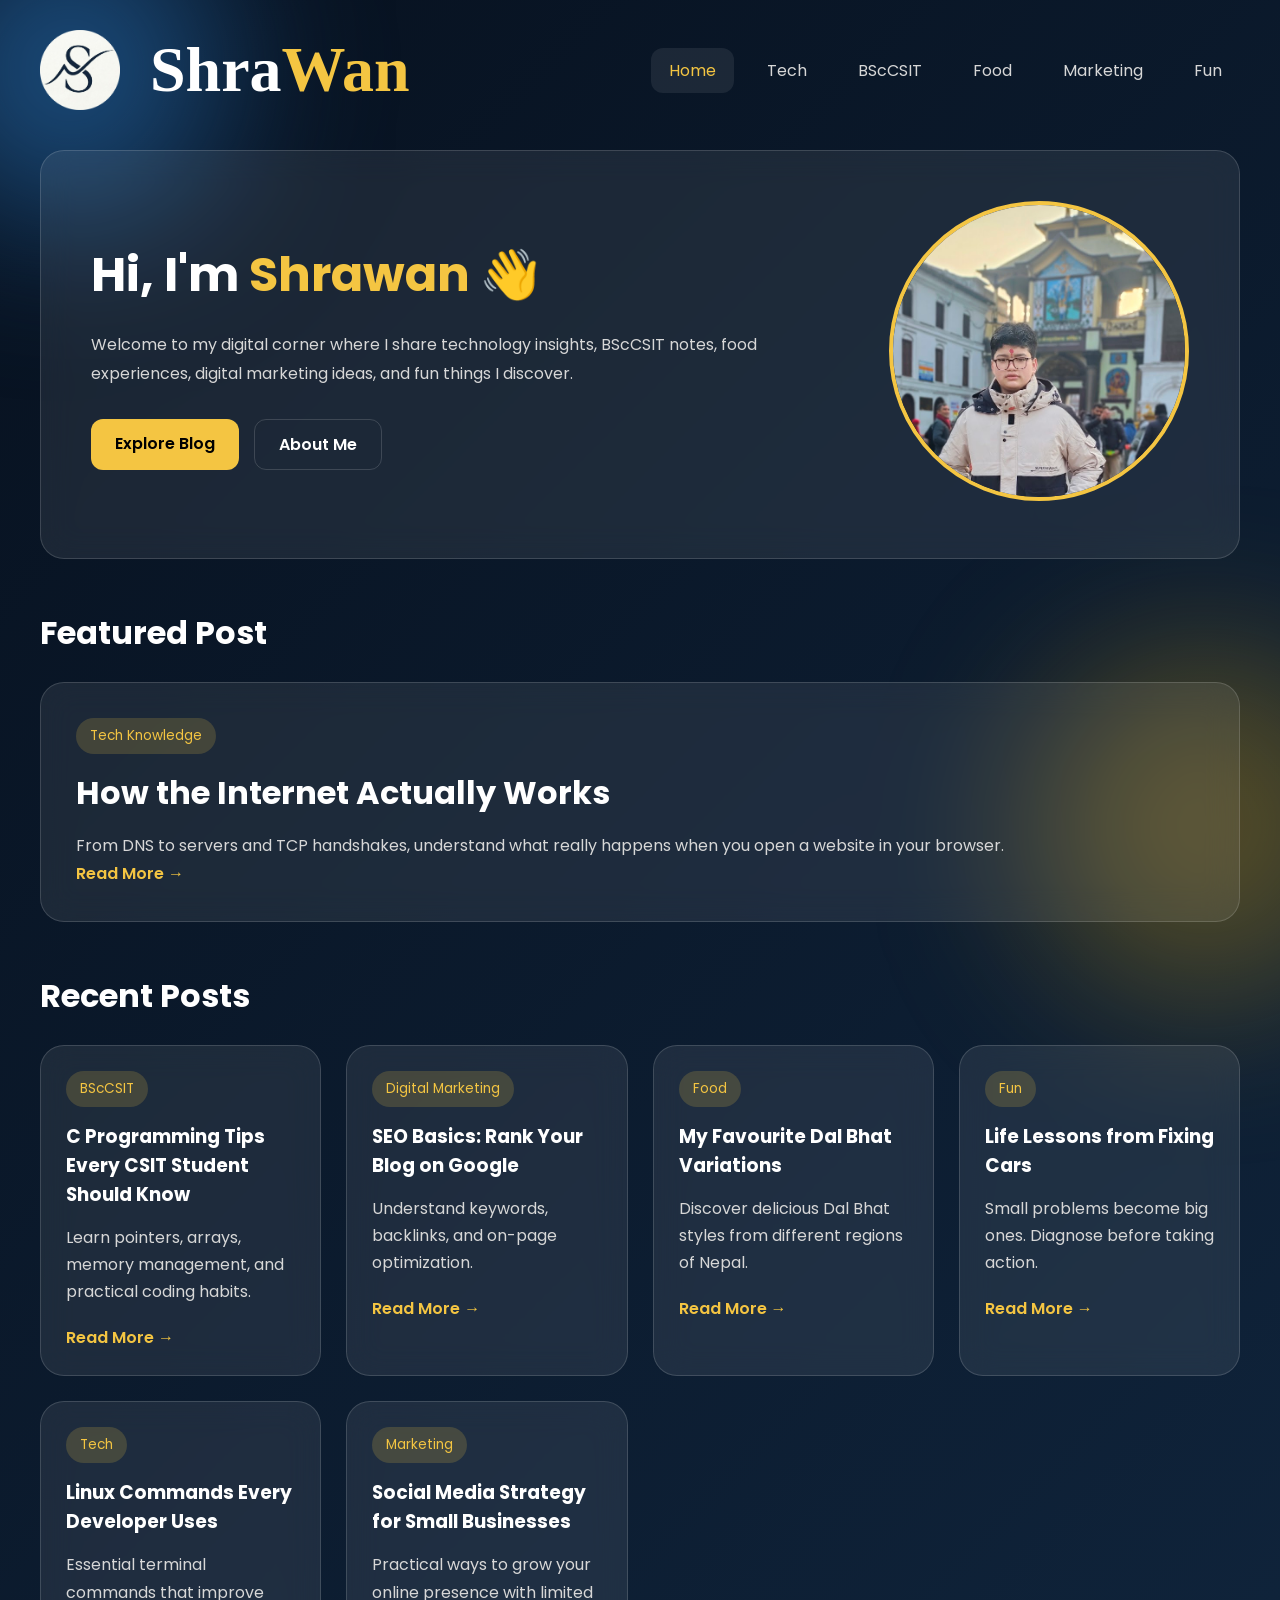
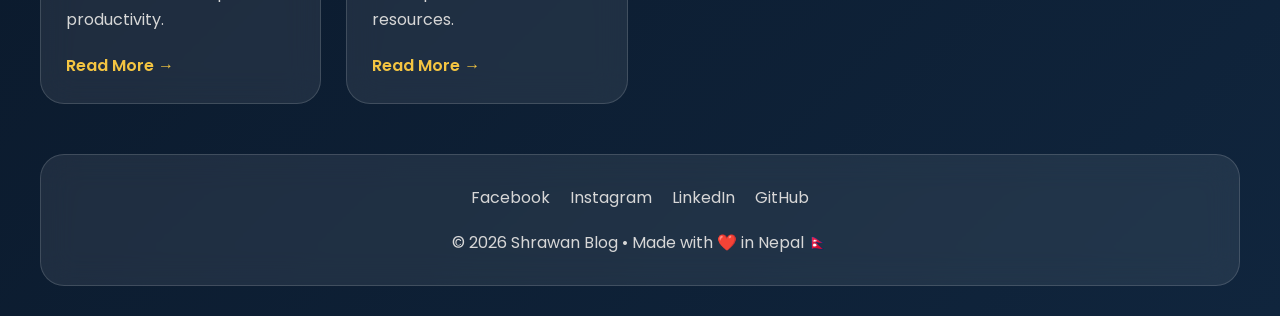
==== index.html @ ec285ca3 "Personal Blog" ====
<!DOCTYPE html>
<html lang="en">
<head>
    <meta charset="UTF-8">
    <meta name="viewport" content="width=device-width, initial-scale=1.0">
    <title>Shrawan | Glass Blog</title>

    <!-- Google Font -->
    <link href="https://fonts.googleapis.com/css2?family=Poppins:wght@300;400;500;600;700&display=swap"
          rel="stylesheet">

    <link rel="stylesheet" href="style.css">
</head>

<body>

    <!-- Background Blur -->
    <div class="bg-circle circle-1"></div>
    <div class="bg-circle circle-2"></div>

    <!-- Header -->
    <header class="header">

        <div class="logo">
            
            <img src="icon.png" >
            <h1>Shra<span>Wan</span></h1>
        </div>

        <nav class="navbar">
            <a href="#" class="active">Home</a>
            <a href="#">Tech</a>
            <a href="#">BScCSIT</a>
            <a href="#">Food</a>
            <a href="#">Marketing</a>
            <a href="#">Fun</a>
        </nav>

    </header>

    <!-- Hero Section -->
    <section class="hero glass">

        <div class="hero-content">

            <h1>
                Hi, I'm <span>Shrawan</span> 👋
            </h1>

            <p>
                Welcome to my digital corner where I share
                technology insights, BScCSIT notes,
                food experiences, digital marketing ideas,
                and fun things I discover.
            </p>

            <div class="hero-buttons">

                <a href="#" class="btn primary">
                    Explore Blog
                </a>

                <a href="#" class="btn secondary">
                    About Me
                </a>

            </div>

        </div>

        <div class="hero-image">

            <img src="shrestha.jpg"
                 alt="Shrawan">

        </div>

    </section>

    <!-- Featured -->
    <section class="featured-section">

        <h2 class="section-title">
            Featured Post
        </h2>

        <article class="glass featured-card">

            <span class="badge">
                Tech Knowledge
            </span>

            <h3>
                How the Internet Actually Works
            </h3>

            <p>
                From DNS to servers and TCP handshakes,
                understand what really happens when you
                open a website in your browser.
            </p>

            <a href="#" class="read-more">
                Read More →
            </a>

        </article>

    </section>

    <!-- Recent Posts -->
    <section class="posts-section">

        <h2 class="section-title">
            Recent Posts
        </h2>

        <div class="post-grid">

            <!-- Post 1 -->
            <article class="glass post-card">
                <span class="badge">BScCSIT</span>

                <h3>
                    C Programming Tips Every CSIT Student Should Know
                </h3>

                <p>
                    Learn pointers, arrays, memory management,
                    and practical coding habits.
                </p>

                <a href="#" class="read-more">
                    Read More →
                </a>
            </article>

            <!-- Post 2 -->
            <article class="glass post-card">
                <span class="badge">Digital Marketing</span>

                <h3>
                    SEO Basics: Rank Your Blog on Google
                </h3>

                <p>
                    Understand keywords, backlinks,
                    and on-page optimization.
                </p>

                <a href="#" class="read-more">
                    Read More →
                </a>
            </article>

            <!-- Post 3 -->
            <article class="glass post-card">
                <span class="badge">Food</span>

                <h3>
                    My Favourite Dal Bhat Variations
                </h3>

                <p>
                    Discover delicious Dal Bhat styles
                    from different regions of Nepal.
                </p>

                <a href="#" class="read-more">
                    Read More →
                </a>
            </article>

            <!-- Post 4 -->
            <article class="glass post-card">
                <span class="badge">Fun</span>

                <h3>
                    Life Lessons from Fixing Cars
                </h3>

                <p>
                    Small problems become big ones.
                    Diagnose before taking action.
                </p>

                <a href="#" class="read-more">
                    Read More →
                </a>
            </article>

            <!-- Post 5 -->
            <article class="glass post-card">
                <span class="badge">Tech</span>

                <h3>
                    Linux Commands Every Developer Uses
                </h3>

                <p>
                    Essential terminal commands
                    that improve productivity.
                </p>

                <a href="#" class="read-more">
                    Read More →
                </a>
            </article>

            <!-- Post 6 -->
            <article class="glass post-card">
                <span class="badge">Marketing</span>

                <h3>
                    Social Media Strategy for Small Businesses
                </h3>

                <p>
                    Practical ways to grow your online
                    presence with limited resources.
                </p>

                <a href="#" class="read-more">
                    Read More →
                </a>
            </article>

        </div>

    </section>

    <!-- Footer -->
    <footer class="footer glass">

        <div class="footer-social">
            <a href="#">Facebook</a>
            <a href="#">Instagram</a>
            <a href="#">LinkedIn</a>
            <a href="#">GitHub</a>
        </div>

        <p>
            © <span id="year"></span>
            Shrawan Blog • Made with ❤️ in Nepal 🇳🇵
        </p>

    </footer>

    <script>
        document.getElementById("year").textContent =
            new Date().getFullYear();
    </script>

</body>
</html>
---- style.css ----
/* ==========================
   GLASSMORPHISM BLOG THEME
   ========================== */

*{
    margin:0;
    padding:0;
    box-sizing:border-box;
}

:root{
    --bg:#07111f;
    --glass:rgba(255,255,255,0.08);
    --border:rgba(255,255,255,0.15);
    --white:#ffffff;
    --text:#d7d7d7;
    --gold:#f4c542;
    --gold-dark:#dba514;
}

body{
    font-family:'Poppins',sans-serif;
    background:linear-gradient(135deg,#07111f,#10253d);
    color:var(--white);
    min-height:100vh;
    overflow-x:hidden;
    padding:30px;
}

/* Background Circles */

.bg-circle{
    position:fixed;
    border-radius:50%;
    filter:blur(80px);
    z-index:-1;
}

.circle-1{
    width:300px;
    height:300px;
    background:#1b4c7c;
    top:-80px;
    left:-80px;
}

.circle-2{
    width:350px;
    height:350px;
    background:#dba51455;
    right:-100px;
    bottom:-100px;
}

/* Glass Effect */

.glass{
    background:var(--glass);

    backdrop-filter:blur(16px);
    -webkit-backdrop-filter:blur(16px);

    border:1px solid var(--border);

    border-radius:24px;
}

/* Header */

.header{
    max-width:1200px;
    margin:auto auto 40px;

    display:flex;
    justify-content:space-between;
    align-items:center;
    gap:20px;
}

.logo{
    font-size:2rem;
    font-weight:700;
    display: flex;
    align-items: center;
}
.logo h1{
    font-family:'Times New Roman', Times, serif;
}
.logo img{
    width: 80px;
    height: 80px;
    margin-right: 30px;
    object-fit: cover;
}
.logo span{
    color:var(--gold);
}

.navbar{
    display:flex;
    flex-wrap:wrap;
    gap:15px;
}

.navbar a{
    text-decoration:none;
    color:var(--text);

    padding:10px 18px;
    border-radius:12px;

    transition:0.3s;
}

.navbar a:hover,
.navbar a.active{
    background:rgba(255,255,255,0.08);
    color:var(--gold);
}

/* Hero */

.hero{
    max-width:1200px;
    margin:auto auto 50px;

    padding:50px;

    display:flex;
    justify-content:space-between;
    align-items:center;
    gap:40px;
}

.hero-content{
    flex:1;
}

.hero-content h1{
    font-size:3rem;
    margin-bottom:20px;
}

.hero-content h1 span{
    color:var(--gold);
}

.hero-content p{
    color:var(--text);
    line-height:1.8;
    margin-bottom:30px;
}

.hero-buttons{
    display:flex;
    flex-wrap:wrap;
    gap:15px;
}

.btn{
    text-decoration:none;
    padding:12px 24px;
    border-radius:12px;

    font-weight:600;

    transition:0.3s;
}

.primary{
    background:var(--gold);
    color:#000;
}

.primary:hover{
    background:var(--gold-dark);
}

.secondary{
    border:1px solid var(--border);
    color:var(--white);
}

.secondary:hover{
    background:rgba(255,255,255,0.08);
}

.hero-image img{
    width:300px;
    height:300px;

    border-radius:60%;
    object-fit: cover;
      object-position: bottom middle;
    border:4px solid var(--gold);
}

/* Sections */

.featured-section,
.posts-section{
    max-width:1200px;
    margin:0 auto 50px;
}

.section-title{
    margin-bottom:25px;

    font-size:2rem;
}

/* Featured */

.featured-card{
    padding:35px;
}

.featured-card h3{
    margin:15px 0;
    font-size:2rem;
}

.featured-card p{
    color:var(--text);
    line-height:1.8;
}

/* Posts */

.post-grid{
    display:grid;
    grid-template-columns:repeat(auto-fit,minmax(280px,1fr));
    gap:25px;
}

.post-card{
    padding:25px;

    transition:0.3s;
}

.post-card:hover{
    transform:translateY(-8px);
}

.post-card h3{
    margin:15px 0;
}

.post-card p{
    color:var(--text);
    line-height:1.7;
    margin-bottom:20px;
}

/* Badge */

.badge{
    display:inline-block;

    background:rgba(244,197,66,0.18);

    color:var(--gold);

    padding:8px 14px;

    border-radius:50px;

    font-size:0.85rem;
}

/* Links */

.read-more{
    text-decoration:none;
    color:var(--gold);

    font-weight:600;
}

.read-more:hover{
    color:var(--gold-dark);
}

/* Footer */

.footer{
    max-width:1200px;
    margin:auto;

    padding:30px;

    text-align:center;
}

.footer-social{
    margin-bottom:20px;

    display:flex;
    justify-content:center;
    flex-wrap:wrap;
    gap:20px;
}

.footer-social a{
    text-decoration:none;
    color:var(--text);
}

.footer-social a:hover{
    color:var(--gold);
}

.footer p{
    color:var(--text);
}

/* Responsive */

@media(max-width:768px){

    body{
        padding:20px;
    }

    .hero{
        flex-direction:column;
        text-align:center;
        padding:35px 25px;
    }

    .hero-content h1{
        font-size:2.3rem;
    }

    .hero-buttons{
        justify-content:center;
    }

    .hero-image img{
        width:220px;
        height:220px;
    }

    .header{
        flex-direction:column;
    }

    .navbar{
        justify-content:center;
    }
}
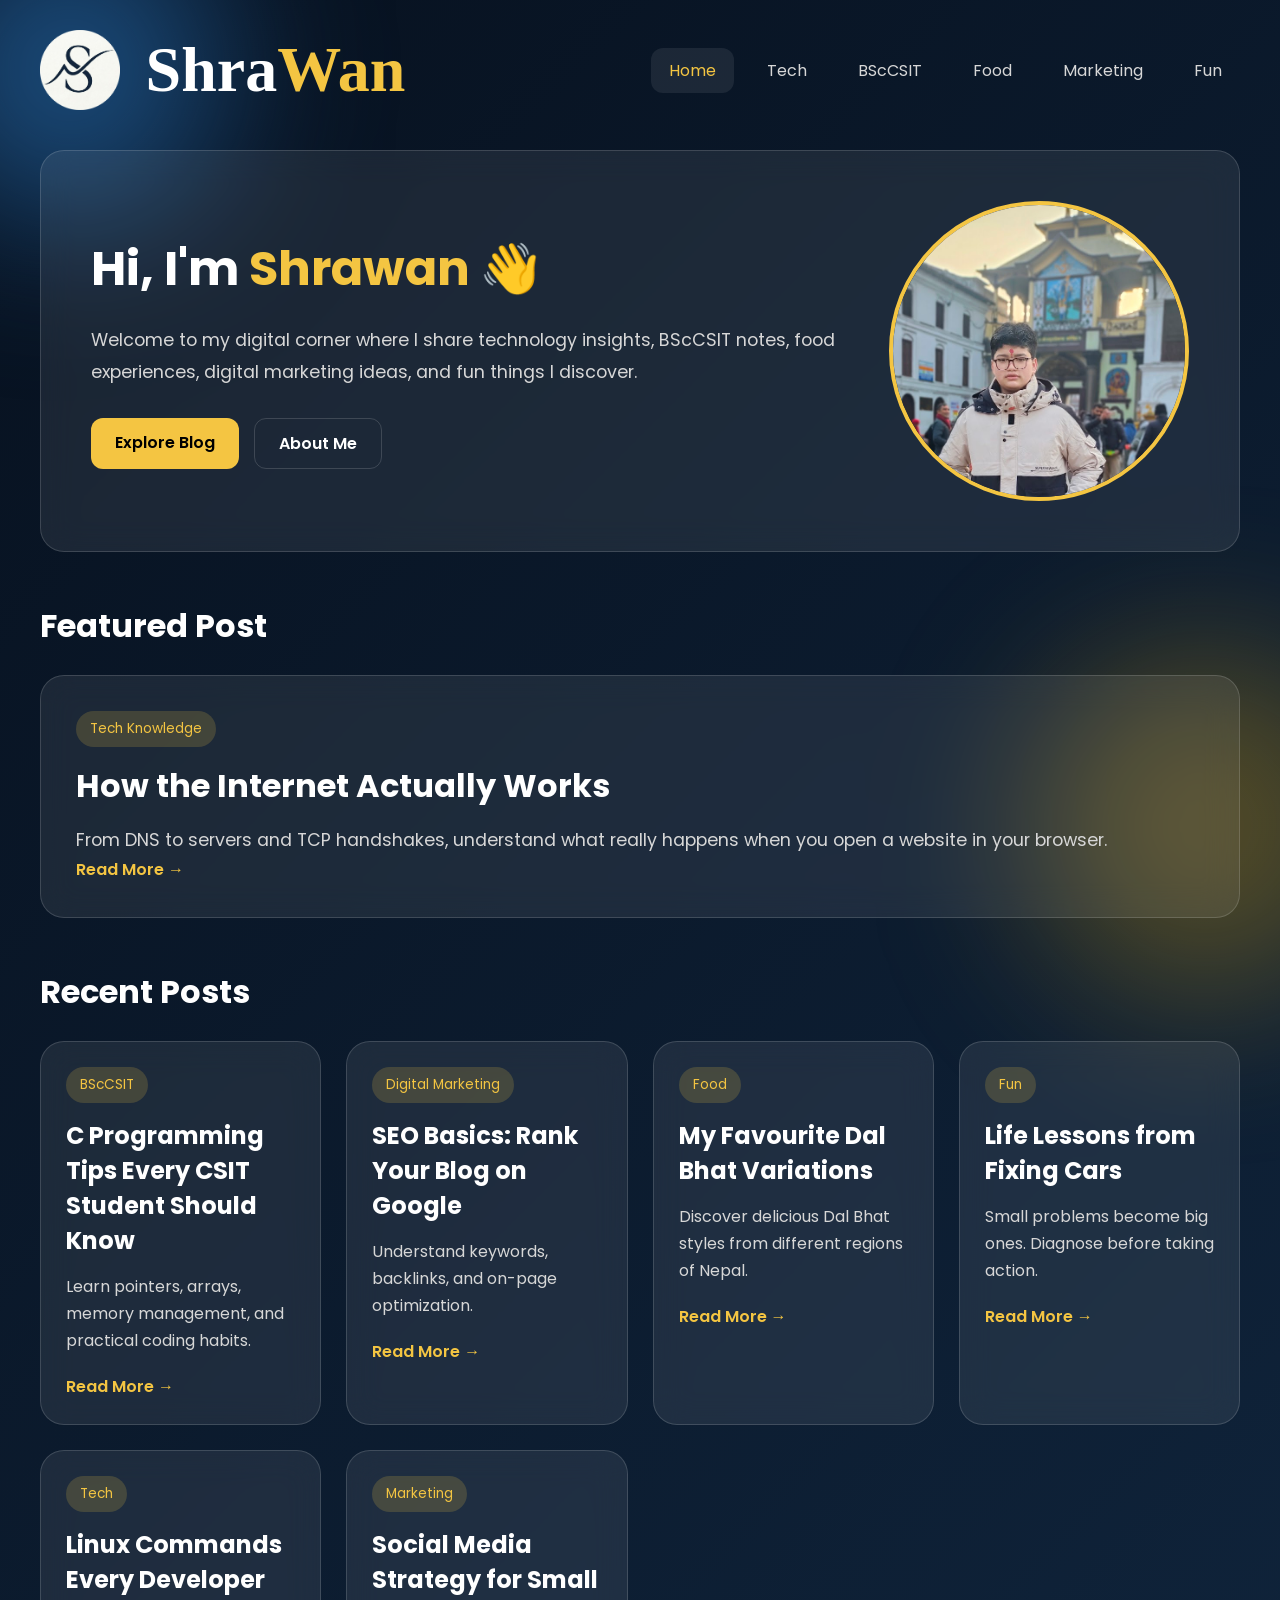
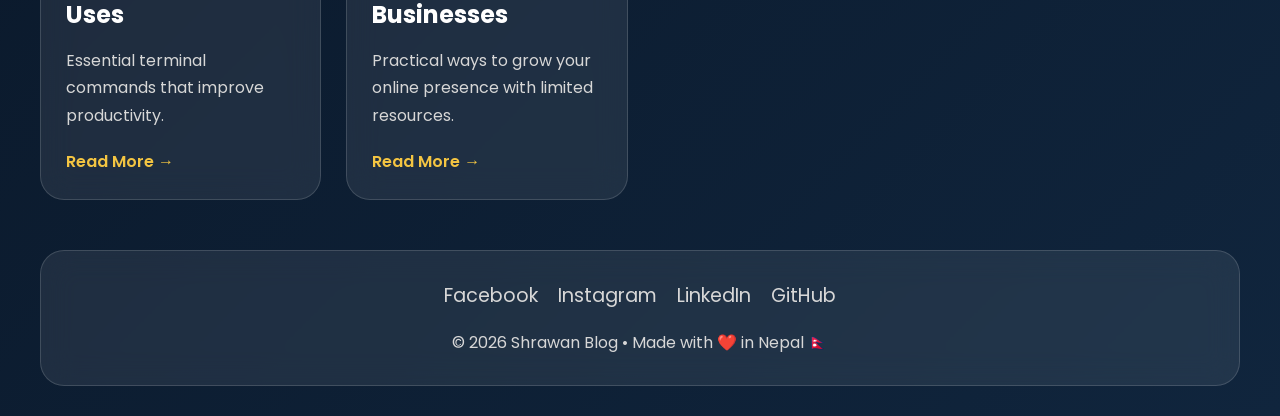
==== commit a4c56beb: "Correction" ====
--- a/index.html
+++ b/index.html
@@ -4,7 +4,7 @@
 <head>
     <meta charset="UTF-8">
     <meta name="viewport" content="width=device-width, initial-scale=1.0">
-    <title>Shrawan | Glass Blog</title>
+    <title>ShraWan | Blog</title>
 
     <!-- Google Font -->
     <link href="https://fonts.googleapis.com/css2?family=Poppins:wght@300;400;500;600;700&display=swap"
--- a/style.css
+++ b/style.css
@@ -18,13 +18,18 @@
     --gold-dark:#dba514;
 }
 
+html{
+    font-size:16px;
+    -webkit-text-size-adjust:100%;
+}
+
 body{
     font-family:'Poppins',sans-serif;
     background:linear-gradient(135deg,#07111f,#10253d);
     color:var(--white);
     min-height:100vh;
     overflow-x:hidden;
-    padding:30px;
+    padding:clamp(15px, 3vw, 30px);
 }
 
 /* Background Circles */
@@ -37,16 +42,16 @@
 }
 
 .circle-1{
-    width:300px;
-    height:300px;
+    width:clamp(150px, 25vw, 300px);
+    height:clamp(150px, 25vw, 300px);
     background:#1b4c7c;
     top:-80px;
     left:-80px;
 }
 
 .circle-2{
-    width:350px;
-    height:350px;
+    width:clamp(180px, 30vw, 350px);
+    height:clamp(180px, 30vw, 350px);
     background:#dba51455;
     right:-100px;
     bottom:-100px;
@@ -56,12 +61,9 @@
 
 .glass{
     background:var(--glass);
-
     backdrop-filter:blur(16px);
     -webkit-backdrop-filter:blur(16px);
-
     border:1px solid var(--border);
-
     border-radius:24px;
 }
 
@@ -70,28 +72,31 @@
 .header{
     max-width:1200px;
     margin:auto auto 40px;
-
     display:flex;
     justify-content:space-between;
     align-items:center;
     gap:20px;
+    flex-wrap:wrap;
 }
 
 .logo{
-    font-size:2rem;
+    font-size:clamp(1.5rem, 4vw, 2rem);
     font-weight:700;
-    display: flex;
-    align-items: center;
-}
+    display:flex;
+    align-items:center;
+}
+
 .logo h1{
     font-family:'Times New Roman', Times, serif;
 }
+
 .logo img{
-    width: 80px;
-    height: 80px;
-    margin-right: 30px;
-    object-fit: cover;
-}
+    width:clamp(50px, 8vw, 80px);
+    height:clamp(50px, 8vw, 80px);
+    margin-right:clamp(15px, 2vw, 30px);
+    object-fit:cover;
+}
+
 .logo span{
     color:var(--gold);
 }
@@ -105,11 +110,10 @@
 .navbar a{
     text-decoration:none;
     color:var(--text);
-
     padding:10px 18px;
     border-radius:12px;
-
     transition:0.3s;
+    font-size:clamp(0.85rem, 2vw, 1rem);
 }
 
 .navbar a:hover,
@@ -123,22 +127,23 @@
 .hero{
     max-width:1200px;
     margin:auto auto 50px;
-
-    padding:50px;
-
+    padding:clamp(25px, 5vw, 50px);
     display:flex;
     justify-content:space-between;
     align-items:center;
-    gap:40px;
+    gap:clamp(20px, 4vw, 40px);
+    flex-wrap:wrap;
 }
 
 .hero-content{
-    flex:1;
+    flex:1 1 300px;
+    min-width:0;
 }
 
 .hero-content h1{
-    font-size:3rem;
+    font-size:clamp(1.8rem, 5vw, 3rem);
     margin-bottom:20px;
+    word-wrap:break-word;
 }
 
 .hero-content h1 span{
@@ -149,6 +154,7 @@
     color:var(--text);
     line-height:1.8;
     margin-bottom:30px;
+    font-size:clamp(0.9rem, 2vw, 1.1rem);
 }
 
 .hero-buttons{
@@ -159,12 +165,12 @@
 
 .btn{
     text-decoration:none;
-    padding:12px 24px;
+    padding:clamp(10px, 2vw, 12px) clamp(18px, 3vw, 24px);
     border-radius:12px;
-
     font-weight:600;
-
     transition:0.3s;
+    font-size:clamp(0.85rem, 2vw, 1rem);
+    text-align:center;
 }
 
 .primary{
@@ -185,13 +191,19 @@
     background:rgba(255,255,255,0.08);
 }
 
+.hero-image{
+    flex:0 1 300px;
+    display:flex;
+    justify-content:center;
+    align-items:center;
+}
+
 .hero-image img{
-    width:300px;
-    height:300px;
-
-    border-radius:60%;
-    object-fit: cover;
-      object-position: bottom middle;
+    width:clamp(180px, 30vw, 300px);
+    height:clamp(180px, 30vw, 300px);
+    border-radius:50%;
+    object-fit:cover;
+    object-position:center;
     border:4px solid var(--gold);
 }
 
@@ -205,37 +217,36 @@
 
 .section-title{
     margin-bottom:25px;
-
-    font-size:2rem;
+    font-size:clamp(1.5rem, 4vw, 2rem);
 }
 
 /* Featured */
 
 .featured-card{
-    padding:35px;
+    padding:clamp(20px, 4vw, 35px);
 }
 
 .featured-card h3{
     margin:15px 0;
-    font-size:2rem;
+    font-size:clamp(1.5rem, 4vw, 2rem);
 }
 
 .featured-card p{
     color:var(--text);
     line-height:1.8;
+    font-size:clamp(0.9rem, 2vw, 1.1rem);
 }
 
 /* Posts */
 
 .post-grid{
     display:grid;
-    grid-template-columns:repeat(auto-fit,minmax(280px,1fr));
+    grid-template-columns:repeat(auto-fit,minmax(min(100%, 280px),1fr));
     gap:25px;
 }
 
 .post-card{
     padding:25px;
-
     transition:0.3s;
 }
 
@@ -245,28 +256,25 @@
 
 .post-card h3{
     margin:15px 0;
+    font-size:clamp(1.1rem, 3vw, 1.5rem);
 }
 
 .post-card p{
     color:var(--text);
     line-height:1.7;
     margin-bottom:20px;
+    font-size:clamp(0.85rem, 2vw, 1rem);
 }
 
 /* Badge */
 
 .badge{
     display:inline-block;
-
     background:rgba(244,197,66,0.18);
-
     color:var(--gold);
-
     padding:8px 14px;
-
     border-radius:50px;
-
-    font-size:0.85rem;
+    font-size:clamp(0.75rem, 1.5vw, 0.85rem);
 }
 
 /* Links */
@@ -274,8 +282,8 @@
 .read-more{
     text-decoration:none;
     color:var(--gold);
-
     font-weight:600;
+    font-size:clamp(0.85rem, 2vw, 1rem);
 }
 
 .read-more:hover{
@@ -287,15 +295,12 @@
 .footer{
     max-width:1200px;
     margin:auto;
-
     padding:30px;
-
     text-align:center;
 }
 
 .footer-social{
     margin-bottom:20px;
-
     display:flex;
     justify-content:center;
     flex-wrap:wrap;
@@ -305,6 +310,7 @@
 .footer-social a{
     text-decoration:none;
     color:var(--text);
+    font-size:clamp(1rem, 2.5vw, 1.2rem);
 }
 
 .footer-social a:hover{
@@ -313,24 +319,64 @@
 
 .footer p{
     color:var(--text);
-}
-
-/* Responsive */
-
+    font-size:clamp(0.8rem, 2vw, 1rem);
+}
+
+/* ==========================
+   RESPONSIVE BREAKPOINTS
+   ========================== */
+
+/* Large tablets & small laptops (1024px and below) */
+@media(max-width:1024px){
+    .hero{
+        gap:30px;
+    }
+    
+    .hero-content h1{
+        font-size:clamp(1.6rem, 4vw, 2.5rem);
+    }
+}
+
+/* Tablets (768px and below) */
 @media(max-width:768px){
-
     body{
-        padding:20px;
+        padding:15px;
+    }
+
+    .header{
+        flex-direction:column;
+        text-align:center;
+        gap:15px;
+    }
+
+    .navbar{
+        justify-content:center;
+        gap:10px;
+    }
+
+    .navbar a{
+        padding:8px 14px;
+        font-size:0.9rem;
     }
 
     .hero{
         flex-direction:column;
         text-align:center;
-        padding:35px 25px;
+        padding:30px 20px;
+    }
+
+    .hero-content{
+        flex:1 1 100%;
+        order:2;
+    }
+
+    .hero-image{
+        flex:0 1 auto;
+        order:1;
     }
 
     .hero-content h1{
-        font-size:2.3rem;
+        font-size:2rem;
     }
 
     .hero-buttons{
@@ -342,11 +388,236 @@
         height:220px;
     }
 
+    .post-grid{
+        grid-template-columns:1fr;
+        gap:20px;
+    }
+
+    .featured-card{
+        padding:25px;
+    }
+}
+
+/* Large phones (480px and below) */
+@media(max-width:480px){
+    body{
+        padding:10px;
+    }
+
     .header{
-        flex-direction:column;
+        margin-bottom:25px;
+    }
+
+    .logo{
+        font-size:1.3rem;
+    }
+
+    .logo img{
+        width:45px;
+        height:45px;
+        margin-right:15px;
     }
 
     .navbar{
-        justify-content:center;
+        gap:8px;
+    }
+
+    .navbar a{
+        padding:6px 12px;
+        font-size:0.85rem;
+        border-radius:8px;
+    }
+
+    .hero{
+        padding:20px 15px;
+        margin-bottom:30px;
+        gap:20px;
+    }
+
+    .hero-content h1{
+        font-size:1.6rem;
+        margin-bottom:15px;
+    }
+
+    .hero-content p{
+        font-size:0.9rem;
+        margin-bottom:20px;
+    }
+
+    .hero-buttons{
+        gap:10px;
+    }
+
+    .btn{
+        padding:10px 18px;
+        font-size:0.85rem;
+        width:100%;
+    }
+
+    .hero-image img{
+        width:160px;
+        height:160px;
+        border-width:3px;
+    }
+
+    .section-title{
+        font-size:1.4rem;
+        margin-bottom:20px;
+    }
+
+    .featured-card{
+        padding:20px;
+    }
+
+    .featured-card h3{
+        font-size:1.3rem;
+    }
+
+    .featured-card p{
+        font-size:0.9rem;
+    }
+
+    .post-card{
+        padding:20px;
+    }
+
+    .post-card h3{
+        font-size:1.1rem;
+    }
+
+    .post-card p{
+        font-size:0.85rem;
+    }
+
+    .badge{
+        padding:6px 12px;
+        font-size:0.75rem;
+    }
+
+    .footer{
+        padding:20px 15px;
+    }
+
+    .footer-social{
+        gap:15px;
+        margin-bottom:15px;
+    }
+}
+
+/* Small phones (360px and below) */
+@media(max-width:360px){
+    .hero-content h1{
+        font-size:1.4rem;
+    }
+
+    .hero-content p{
+        font-size:0.85rem;
+    }
+
+    .navbar a{
+        padding:5px 10px;
+        font-size:0.8rem;
+    }
+
+    .hero-image img{
+        width:140px;
+        height:140px;
+    }
+
+    .btn{
+        padding:8px 16px;
+        font-size:0.8rem;
+    }
+}
+
+/* Landscape orientation for phones */
+@media(max-height:500px) and (orientation:landscape){
+    .hero{
+        flex-direction:row;
+        text-align:left;
+        padding:25px;
+    }
+
+    .hero-content{
+        order:1;
+    }
+
+    .hero-image{
+        order:2;
+    }
+
+    .hero-image img{
+        width:150px;
+        height:150px;
+    }
+
+    .hero-content h1{
+        font-size:1.5rem;
+    }
+
+    .header{
+        flex-direction:row;
+        text-align:left;
+    }
+
+    .navbar{
+        justify-content:flex-end;
+    }
+}
+
+/* High resolution / 4K screens */
+@media(min-width:1920px){
+    html{
+        font-size:18px;
+    }
+
+    .hero-content h1{
+        font-size:3.5rem;
+    }
+
+    .hero-image img{
+        width:350px;
+        height:350px;
+    }
+}
+
+/* Reduced motion preference */
+@media(prefers-reduced-motion:reduce){
+    .post-card:hover,
+    .btn,
+    .navbar a,
+    .read-more{
+        transition:none;
+    }
+
+    .post-card:hover{
+        transform:none;
+    }
+}
+
+/* Print styles */
+@media print{
+    body{
+        background:#fff;
+        color:#000;
+        padding:0;
+    }
+
+    .bg-circle,
+    .hero-buttons,
+    .navbar,
+    .footer-social{
+        display:none;
+    }
+
+    .glass{
+        background:none;
+        border:1px solid #ccc;
+        backdrop-filter:none;
+    }
+
+    .hero{
+        flex-direction:row;
+        text-align:left;
     }
 }
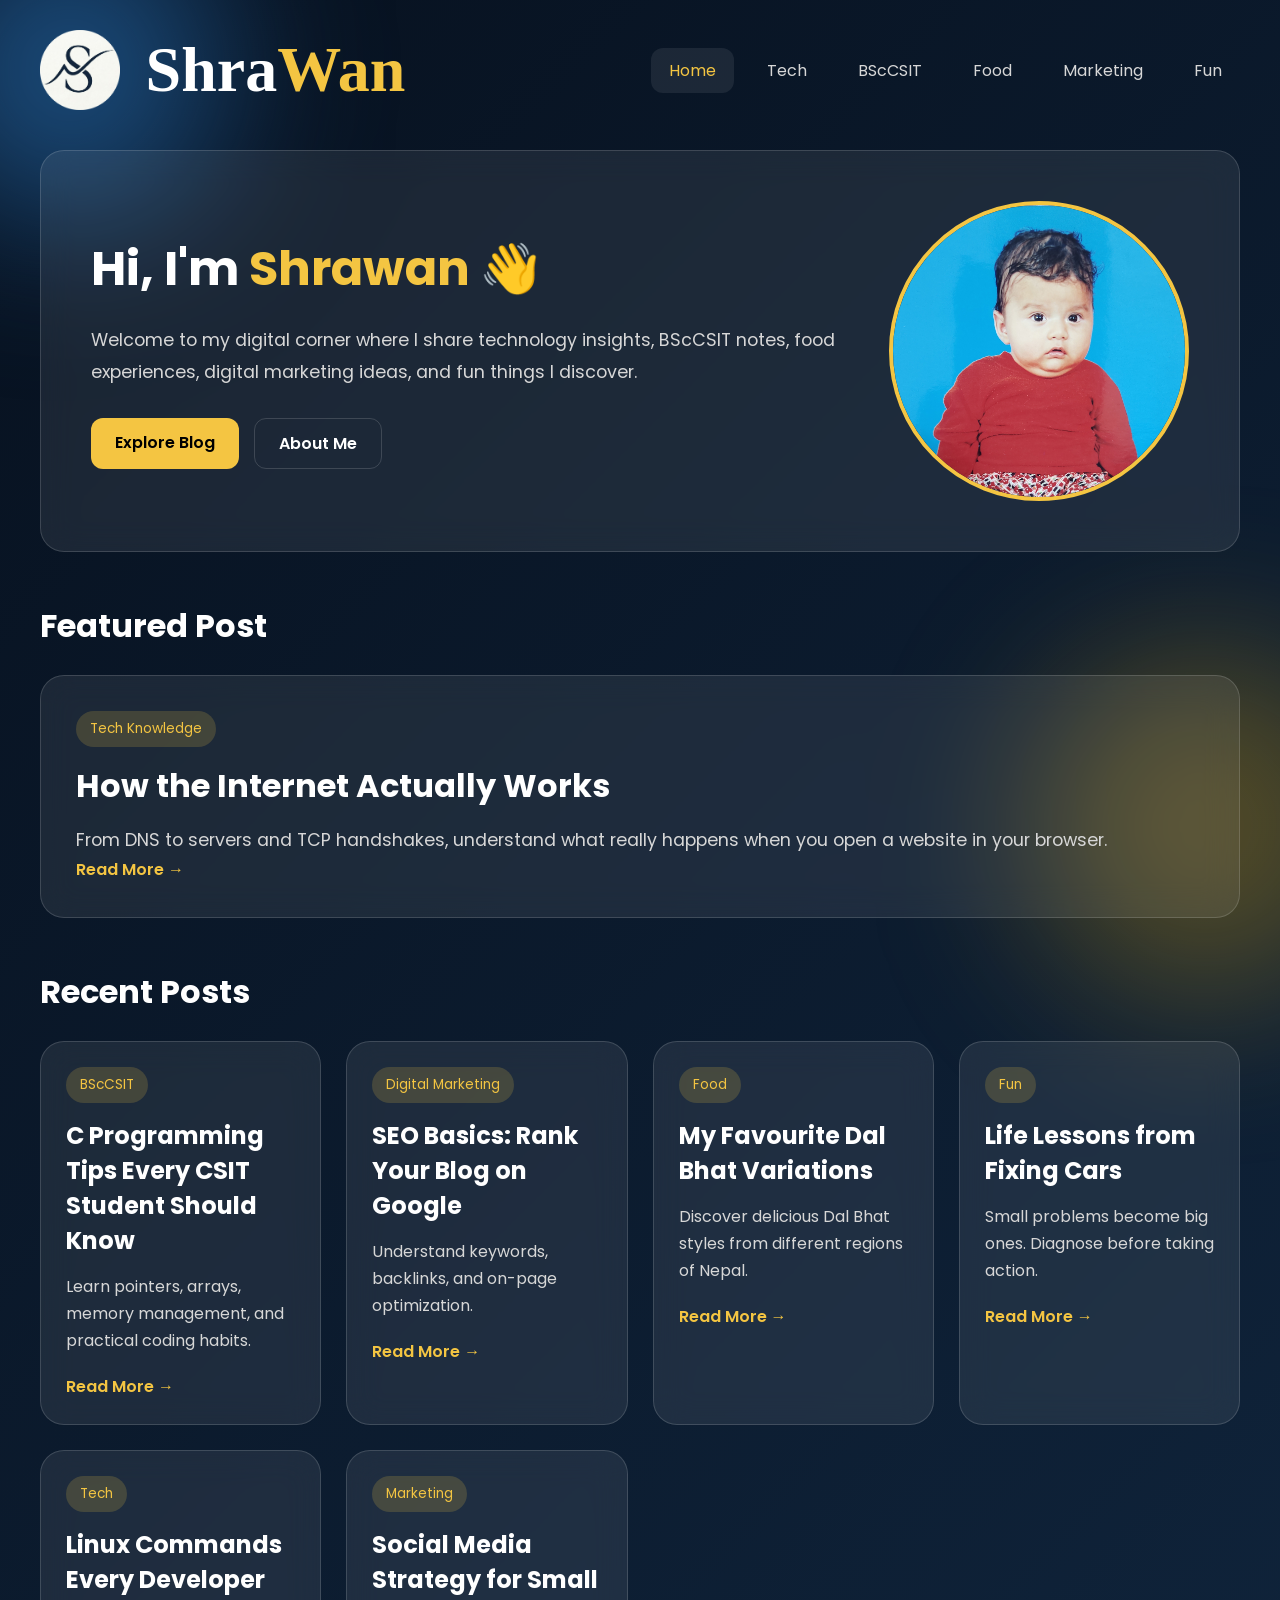
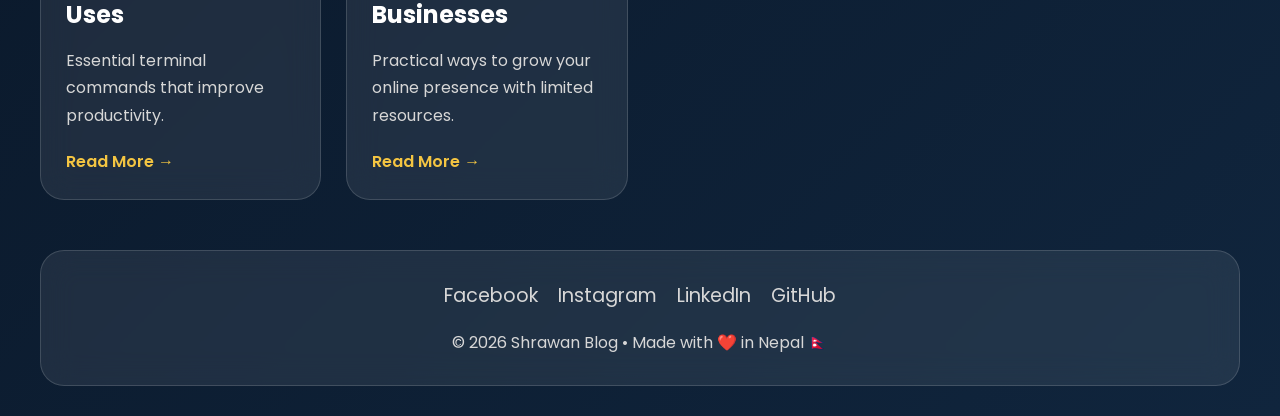
==== commit 77af6f57: "Profile" ====
--- a/index.html
+++ b/index.html
@@ -71,7 +71,7 @@
 
         <div class="hero-image">
 
-            <img src="shrestha.jpg"
+            <img src="hasais.jpg"
                  alt="Shrawan">
 
         </div>
--- a/style.css
+++ b/style.css
@@ -203,7 +203,7 @@
     height:clamp(180px, 30vw, 300px);
     border-radius:50%;
     object-fit:cover;
-    object-position:center;
+    object-position:top;
     border:4px solid var(--gold);
 }
 
